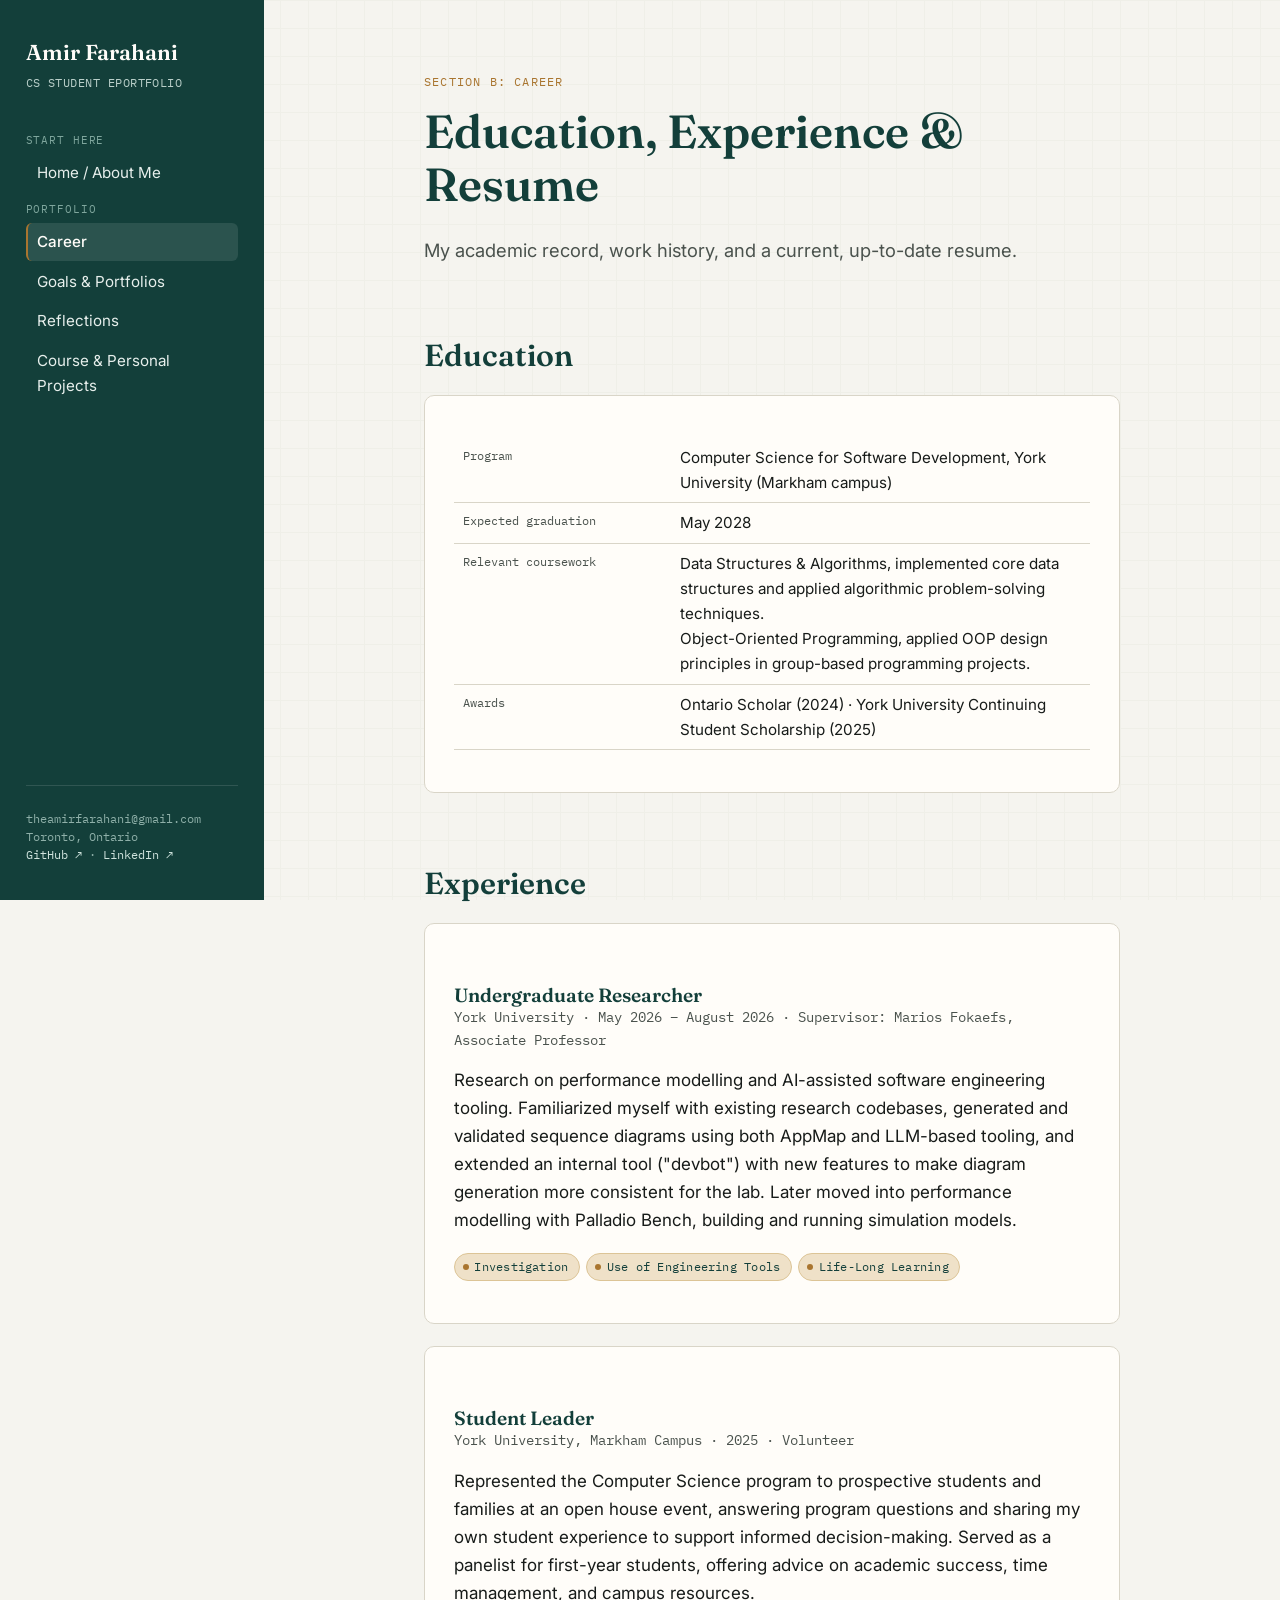
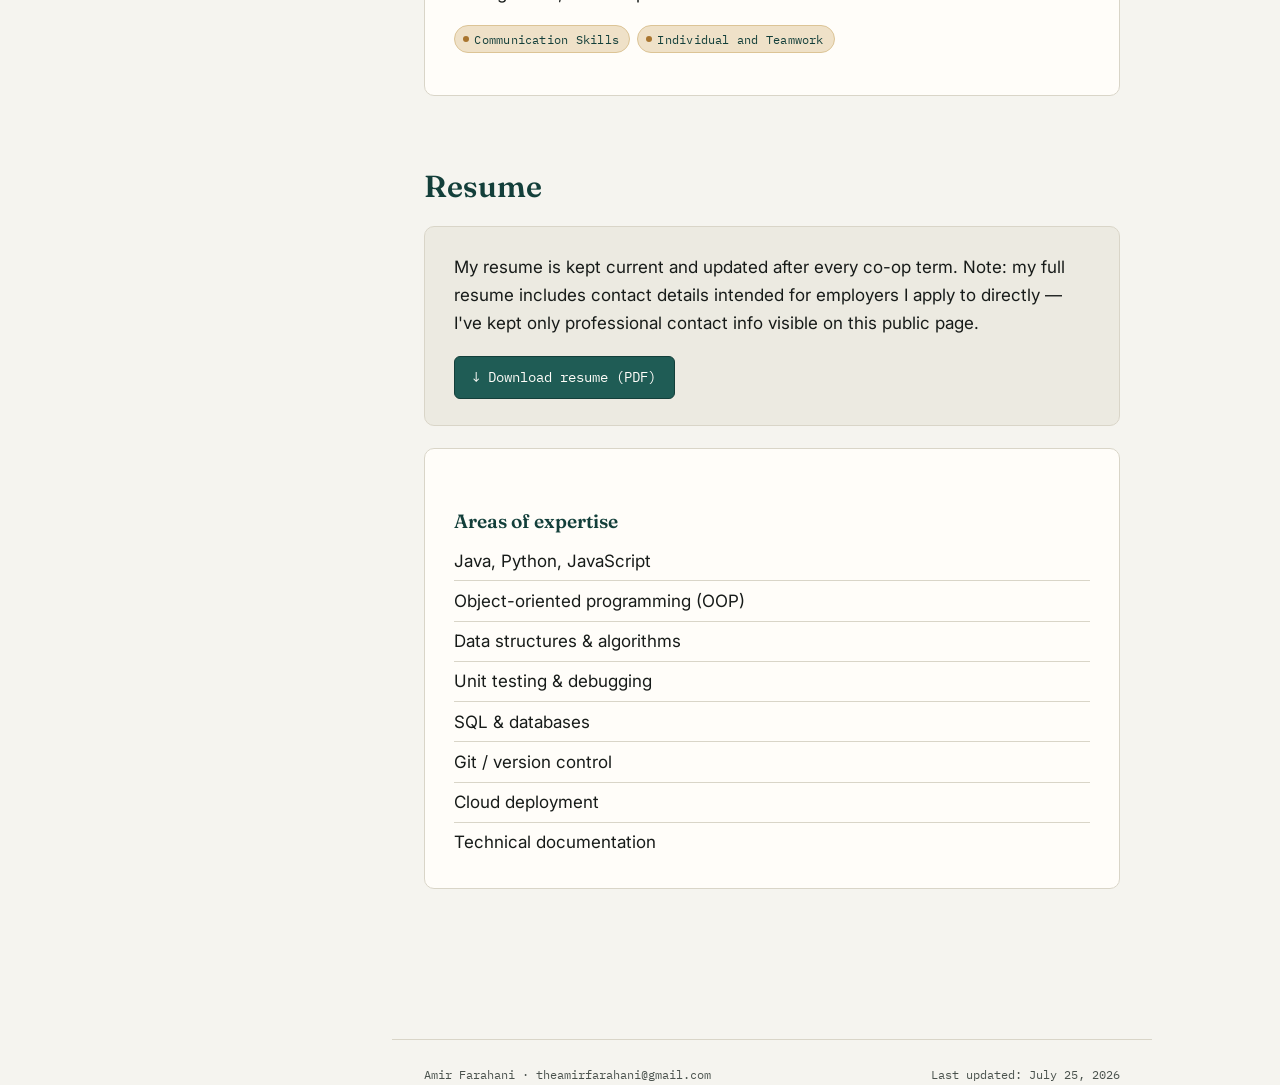
==== career.html @ edbc38dd "Update career.html" ====
<!DOCTYPE html>
<html lang="en">
<head>
<meta charset="UTF-8">
<meta name="viewport" content="width=device-width, initial-scale=1.0">
<title>Career | Amir Farahani</title>
<link rel="stylesheet" href="css/style.css">
</head>
<body>
<div class="shell">

  <aside class="sidebar">
    <div style="display:flex; align-items:center; justify-content:space-between; width:100%;">
      <div>
        <a href="index.html" class="brand">Amir Farahani</a>
        <span class="brand-tag">CS Student ePortfolio</span>
      </div>
      <button class="mobile-bar" aria-label="Toggle navigation">Menu ☰</button>
    </div>
    <nav class="site-nav" aria-label="Main navigation">
      <span class="nav-group-label">Start here</span>
      <ul><li><a href="index.html">Home / About Me</a></li></ul>
      <span class="nav-group-label">Portfolio</span>
      <ul>
        <li><a href="career.html">Career</a></li>
        <li><a href="goals.html">Goals &amp; Portfolios</a></li>
        <li><a href="reflections.html">Reflections</a></li>
        <li><a href="projects.html">Course &amp; Personal Projects</a></li>
      </ul>
    </nav>
    <div class="sidebar-footer">
      theamirfarahani@gmail.com<br>
      Toronto, Ontario<br>
      <a href="https://github.com/" target="_blank" rel="noopener">GitHub ↗</a> ·
      <a href="#" target="_blank" rel="noopener">LinkedIn ↗</a>
    </div>
  </aside>

  <main>
    <div class="page">
      <span class="eyebrow">Section B: Career</span>
      <h1>Education, Experience &amp; Resume</h1>
      <p class="lede">My academic record, work history, and a current, up-to-date resume.</p>

      <h2>Education</h2>
      <div class="card">
        <table class="meta-table">
          <tr><td>Program</td><td>Computer Science for Software Development, York University (Markham campus)</td></tr>
          <tr><td>Expected graduation</td><td>May 2028</td></tr>
          <tr><td>Relevant coursework</td><td>Data Structures &amp; Algorithms, implemented core data structures and applied algorithmic problem-solving techniques.<br>Object-Oriented Programming, applied OOP design principles in group-based programming projects.</td></tr>
          <tr><td>Awards</td><td>Ontario Scholar (2024) · York University Continuing Student Scholarship (2025)</td></tr>
        </table>
      </div>

      <h2>Experience</h2>

      <div class="card">
        <h3>Undergraduate Researcher</h3>
        <p style="color:var(--ink-soft); font-family:var(--font-mono); font-size:0.85rem; margin-top:-0.6rem;">York University · May 2026 – August 2026 · Supervisor: Marios Fokaefs, Associate Professor</p>
        <p>Research on performance modelling and AI-assisted software engineering tooling. Familiarized myself with existing research codebases, generated and validated sequence diagrams using both AppMap and LLM-based tooling, and extended an internal tool ("devbot") with new features to make diagram generation more consistent for the lab. Later moved into performance modelling with Palladio Bench, building and running simulation models.</p>
        <div class="tag-row">
          <span class="tag">Investigation</span>
          <span class="tag">Use of Engineering Tools</span>
          <span class="tag">Life-Long Learning</span>
        </div>
      </div>

      <div class="card">
        <h3>Student Leader</h3>
        <p style="color:var(--ink-soft); font-family:var(--font-mono); font-size:0.85rem; margin-top:-0.6rem;">York University, Markham Campus · 2025 · Volunteer</p>
        <p>Represented the Computer Science program to prospective students and families at an open house event, answering program questions and sharing my own student experience to support informed decision-making. Served as a panelist for first-year students, offering advice on academic success, time management, and campus resources.</p>
        <div class="tag-row">
          <span class="tag">Communication Skills</span>
          <span class="tag">Individual and Teamwork</span>
        </div>
      </div>

      <h2>Resume</h2>
      <div class="card card-alt">
        <p>My resume is kept current and updated after every co-op term. Note: my full resume includes contact details intended for employers I apply to directly — I've kept only professional contact info visible on this public page.</p>
        <a class="btn" href="assets/Amir_Farahani_Resume.pdf" target="_blank" rel="noopener">↓ Download resume (PDF)</a>
      </div>

      <div class="card">
        <h3>Areas of expertise</h3>
        <ul class="pill-list">
          <li>Java, Python, JavaScript</li>
          <li>Object-oriented programming (OOP)</li>
          <li>Data structures &amp; algorithms</li>
          <li>Unit testing &amp; debugging</li>
          <li>SQL &amp; databases</li>
          <li>Git / version control</li>
          <li>Cloud deployment</li>
          <li>Technical documentation</li>
        </ul>
      </div>
    </div>

    <footer class="page-footer">
      <span>Amir Farahani · theamirfarahani@gmail.com</span>
      <span>Last updated: July 25, 2026</span>
    </footer>
  </main>
</div>
<script src="js/main.js"></script>
</body>
</html>
---- css/style.css ----
/* =========================================================
   Amir Farahani — ePortfolio
   Design tokens: "lab notebook" system — cool paper ground,
   petrol-teal ink accent, brass tags for competency labels.
   ========================================================= */

@import url('https://fonts.googleapis.com/css2?family=Fraunces:opsz,wght@9..144,400;9..144,500;9..144,600;9..144,700&family=Inter:wght@400;500;600;700&family=IBM+Plex+Mono:wght@400;500;600&display=swap');

:root {
  --paper: #F5F4EF;
  --paper-alt: #ECEAE1;
  --ink: #171B19;
  --ink-soft: #4A524D;
  --line: #D9D5C8;
  --teal: #1F5C55;
  --teal-deep: #133F3A;
  --brass: #A9752F;
  --brass-soft: #EFE1C8;
  --white: #FFFDF9;

  --font-display: 'Fraunces', serif;
  --font-body: 'Inter', system-ui, sans-serif;
  --font-mono: 'IBM Plex Mono', monospace;

  --sidebar-w: 264px;
  --content-max: 760px;
}

* { box-sizing: border-box; }

html { scroll-behavior: smooth; }

body {
  margin: 0;
  background: var(--paper);
  color: var(--ink);
  font-family: var(--font-body);
  font-size: 17px;
  line-height: 1.65;
  -webkit-font-smoothing: antialiased;
}

/* Subtle graph-paper texture on the page background */
body::before {
  content: "";
  position: fixed;
  inset: 0;
  pointer-events: none;
  z-index: 0;
  background-image:
    linear-gradient(var(--line) 1px, transparent 1px),
    linear-gradient(90deg, var(--line) 1px, transparent 1px);
  background-size: 28px 28px;
  opacity: 0.18;
}

a { color: var(--teal); text-decoration: none; }
a:hover { text-decoration: underline; text-underline-offset: 3px; }
a:focus-visible, button:focus-visible, summary:focus-visible {
  outline: 2px solid var(--teal);
  outline-offset: 3px;
}

h1, h2, h3, h4 {
  font-family: var(--font-display);
  color: var(--teal-deep);
  line-height: 1.15;
  margin: 0 0 0.5em;
  font-weight: 600;
}

h1 { font-size: clamp(2.1rem, 4vw, 2.9rem); }
h2 { font-size: clamp(1.5rem, 2.6vw, 1.9rem); margin-top: 2.4em; }
h3 { font-size: 1.2rem; margin-top: 1.8em; }

p { margin: 0 0 1.1em; color: var(--ink); }
.lede { font-size: 1.15rem; color: var(--ink-soft); }

/* ---------- Layout shell ---------- */
.shell {
  position: relative;
  z-index: 1;
  display: flex;
  min-height: 100vh;
}

.sidebar {
  width: var(--sidebar-w);
  flex-shrink: 0;
  background: var(--teal-deep);
  color: var(--white);
  padding: 2.2rem 1.6rem;
  position: sticky;
  top: 0;
  height: 100vh;
  overflow-y: auto;
  display: flex;
  flex-direction: column;
}

.brand {
  display: block;
  font-family: var(--font-display);
  font-size: 1.35rem;
  font-weight: 600;
  color: var(--white);
  margin-bottom: 0.15rem;
}

.brand:hover { text-decoration: none; opacity: 0.9; }

.brand-tag {
  font-family: var(--font-mono);
  font-size: 0.72rem;
  letter-spacing: 0.04em;
  color: #B9CFC9;
  text-transform: uppercase;
  margin-bottom: 2rem;
  display: block;
}

.nav-group-label {
  font-family: var(--font-mono);
  font-size: 0.68rem;
  letter-spacing: 0.08em;
  text-transform: uppercase;
  color: #7FA69D;
  margin: 1.3rem 0 0.5rem;
}

nav.site-nav ul {
  list-style: none;
  margin: 0;
  padding: 0;
}

nav.site-nav a {
  display: block;
  color: #E7EFEC;
  padding: 0.4rem 0.6rem;
  margin: 0.1rem 0;
  border-radius: 6px;
  font-size: 0.95rem;
  border-left: 2px solid transparent;
}

nav.site-nav a:hover {
  background: rgba(255,255,255,0.06);
  text-decoration: none;
}

nav.site-nav a.active {
  background: rgba(255,255,255,0.1);
  border-left: 2px solid var(--brass);
  color: var(--white);
  font-weight: 500;
}

.sidebar-footer {
  margin-top: auto;
  padding-top: 1.5rem;
  border-top: 1px solid rgba(255,255,255,0.12);
  font-family: var(--font-mono);
  font-size: 0.72rem;
  color: #8FB0A9;
  line-height: 1.6;
}

.sidebar-footer a { color: #CFE3DD; }

.mobile-bar {
  display: none;
}

main {
  flex: 1;
  position: relative;
  z-index: 1;
  min-width: 0;
}

.page {
  max-width: var(--content-max);
  margin: 0 auto;
  padding: 4.5rem 2rem 5rem;
}

.eyebrow {
  font-family: var(--font-mono);
  font-size: 0.75rem;
  letter-spacing: 0.1em;
  text-transform: uppercase;
  color: var(--brass);
  margin-bottom: 0.8rem;
  display: block;
}

/* ---------- Cards / sections ---------- */
.card {
  background: var(--white);
  border: 1px solid var(--line);
  border-radius: 10px;
  padding: 1.6rem 1.8rem;
  margin: 1.4rem 0;
}

.card-alt { background: var(--paper-alt); }

.divider {
  border: none;
  border-top: 1px solid var(--line);
  margin: 2.6rem 0;
}

/* ---------- Competency tags (signature element) ---------- */
.tag-row {
  display: flex;
  flex-wrap: wrap;
  gap: 0.4rem;
  margin: 0.7rem 0 1rem;
}

.tag {
  font-family: var(--font-mono);
  font-size: 0.72rem;
  letter-spacing: 0.02em;
  color: var(--teal-deep);
  background: var(--brass-soft);
  border: 1px solid #DCC496;
  border-radius: 999px;
  padding: 0.22rem 0.65rem 0.22rem 0.5rem;
  display: inline-flex;
  align-items: center;
  gap: 0.35rem;
  white-space: nowrap;
}

.tag::before {
  content: "";
  width: 6px;
  height: 6px;
  border-radius: 50%;
  background: var(--brass);
  display: inline-block;
}

/* ---------- TOC on home page ---------- */
.toc-grid {
  display: grid;
  grid-template-columns: 1fr 1fr;
  gap: 0.9rem;
  margin: 1.5rem 0 2.5rem;
}

.toc-card {
  display: block;
  background: var(--white);
  border: 1px solid var(--line);
  border-radius: 10px;
  padding: 1.1rem 1.3rem;
  transition: border-color 0.15s ease, transform 0.15s ease;
}

.toc-card:hover {
  border-color: var(--teal);
  transform: translateY(-2px);
  text-decoration: none;
}

.toc-card .toc-num {
  font-family: var(--font-mono);
  font-size: 0.72rem;
  color: var(--brass);
  display: block;
  margin-bottom: 0.3rem;
}

.toc-card h4 {
  margin: 0 0 0.25rem;
  font-family: var(--font-display);
  color: var(--teal-deep);
  font-size: 1.05rem;
}

.toc-card p {
  margin: 0;
  font-size: 0.9rem;
  color: var(--ink-soft);
}

/* ---------- Reflection blocks (Retell / Relate / Reflect) ---------- */
.reflect-block {
  display: grid;
  grid-template-columns: 110px 1fr;
  gap: 0.2rem 1rem;
  margin: 0.9rem 0;
  padding: 0.7rem 0;
  border-top: 1px dashed var(--line);
}

.reflect-block:first-of-type { border-top: none; }

.reflect-label {
  font-family: var(--font-mono);
  font-size: 0.72rem;
  text-transform: uppercase;
  letter-spacing: 0.05em;
  color: var(--teal);
  padding-top: 0.15rem;
}

.reflect-block p { margin: 0; }

/* ---------- Timeline (journal weeks) ---------- */
.week-entry {
  position: relative;
  padding-left: 1.6rem;
  margin-bottom: 2.2rem;
}

.week-entry::before {
  content: "";
  position: absolute;
  left: 0;
  top: 0.4rem;
  width: 9px;
  height: 9px;
  border-radius: 50%;
  background: var(--teal);
}

.week-entry::after {
  content: "";
  position: absolute;
  left: 4px;
  top: 0.9rem;
  bottom: -2.2rem;
  width: 1px;
  background: var(--line);
}

.week-entry:last-child::after { display: none; }

.week-label {
  font-family: var(--font-mono);
  font-size: 0.8rem;
  color: var(--teal-deep);
  font-weight: 600;
  margin-bottom: 0.4rem;
  display: block;
}

/* ---------- Misc content blocks ---------- */
.pill-list {
  list-style: none;
  padding: 0;
  margin: 0;
}

.pill-list li {
  padding: 0.35rem 0;
  border-bottom: 1px solid var(--line);
}
.pill-list li:last-child { border-bottom: none; }

table.meta-table {
  width: 100%;
  border-collapse: collapse;
  font-size: 0.95rem;
  margin: 1rem 0;
}

table.meta-table td {
  padding: 0.45rem 0.6rem;
  border-bottom: 1px solid var(--line);
  vertical-align: top;
}

table.meta-table td:first-child {
  font-family: var(--font-mono);
  font-size: 0.78rem;
  color: var(--ink-soft);
  width: 34%;
  white-space: nowrap;
}

.quote-block {
  border-left: 3px solid var(--brass);
  background: var(--brass-soft);
  padding: 0.9rem 1.2rem;
  margin: 1.4rem 0;
  font-family: var(--font-display);
  font-style: italic;
  color: var(--teal-deep);
  font-size: 1.05rem;
  border-radius: 0 6px 6px 0;
}

.btn {
  display: inline-flex;
  align-items: center;
  gap: 0.5rem;
  font-family: var(--font-mono);
  font-size: 0.85rem;
  background: var(--teal);
  color: var(--white) !important;
  padding: 0.6rem 1.1rem;
  border-radius: 6px;
  text-decoration: none !important;
  border: 1px solid var(--teal-deep);
}

.btn:hover { background: var(--teal-deep); }

.btn-outline {
  background: transparent;
  color: var(--teal) !important;
  border: 1px solid var(--teal);
}
.btn-outline:hover { background: var(--paper-alt); }

.project-card h3 { margin-top: 0; }
.project-links {
  font-family: var(--font-mono);
  font-size: 0.82rem;
  margin-top: 0.6rem;
}

footer.page-footer {
  max-width: var(--content-max);
  margin: 3rem auto 0;
  padding: 1.5rem 2rem 0;
  border-top: 1px solid var(--line);
  font-family: var(--font-mono);
  font-size: 0.78rem;
  color: var(--ink-soft);
  display: flex;
  justify-content: space-between;
  flex-wrap: wrap;
  gap: 0.5rem;
}

/* ---------- Responsive ---------- */
@media (max-width: 860px) {
  .shell { flex-direction: column; }

  .sidebar {
    position: sticky;
    top: 0;
    width: 100%;
    height: auto;
    flex-direction: row;
    align-items: center;
    justify-content: space-between;
    padding: 1rem 1.2rem;
    z-index: 20;
  }

  .sidebar .brand-tag,
  .sidebar .nav-group-label,
  .sidebar-footer { display: none; }

  nav.site-nav {
    display: none;
    position: absolute;
    top: 100%;
    left: 0;
    right: 0;
    background: var(--teal-deep);
    padding: 0.5rem 1.2rem 1.2rem;
  }

  nav.site-nav.open { display: block; }

  .mobile-bar {
    display: block;
    background: transparent;
    border: 1px solid rgba(255,255,255,0.3);
    color: var(--white);
    font-family: var(--font-mono);
    font-size: 0.85rem;
    padding: 0.4rem 0.7rem;
    border-radius: 6px;
    cursor: pointer;
  }

  .toc-grid { grid-template-columns: 1fr; }
  .reflect-block { grid-template-columns: 1fr; }
  .page { padding: 3rem 1.3rem 4rem; }
}

@media (prefers-reduced-motion: reduce) {
  html { scroll-behavior: auto; }
  .toc-card { transition: none; }
}
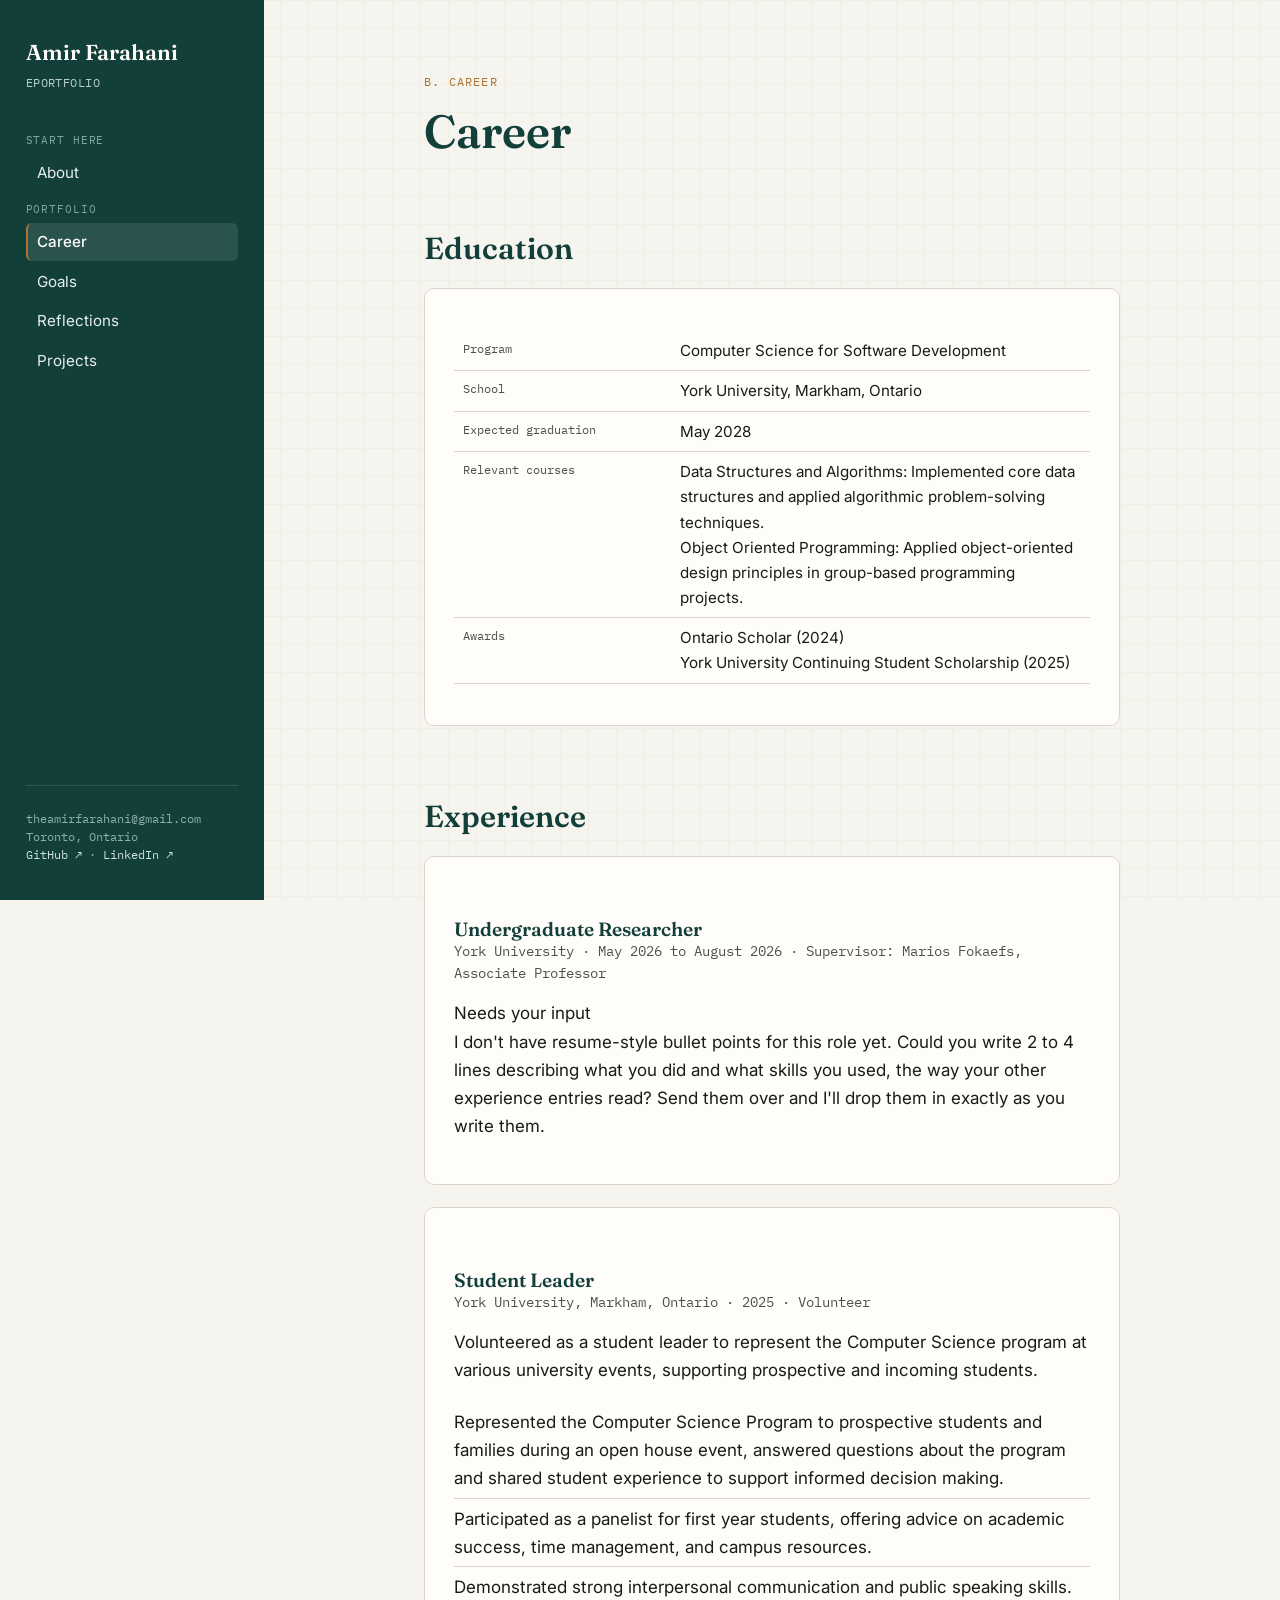
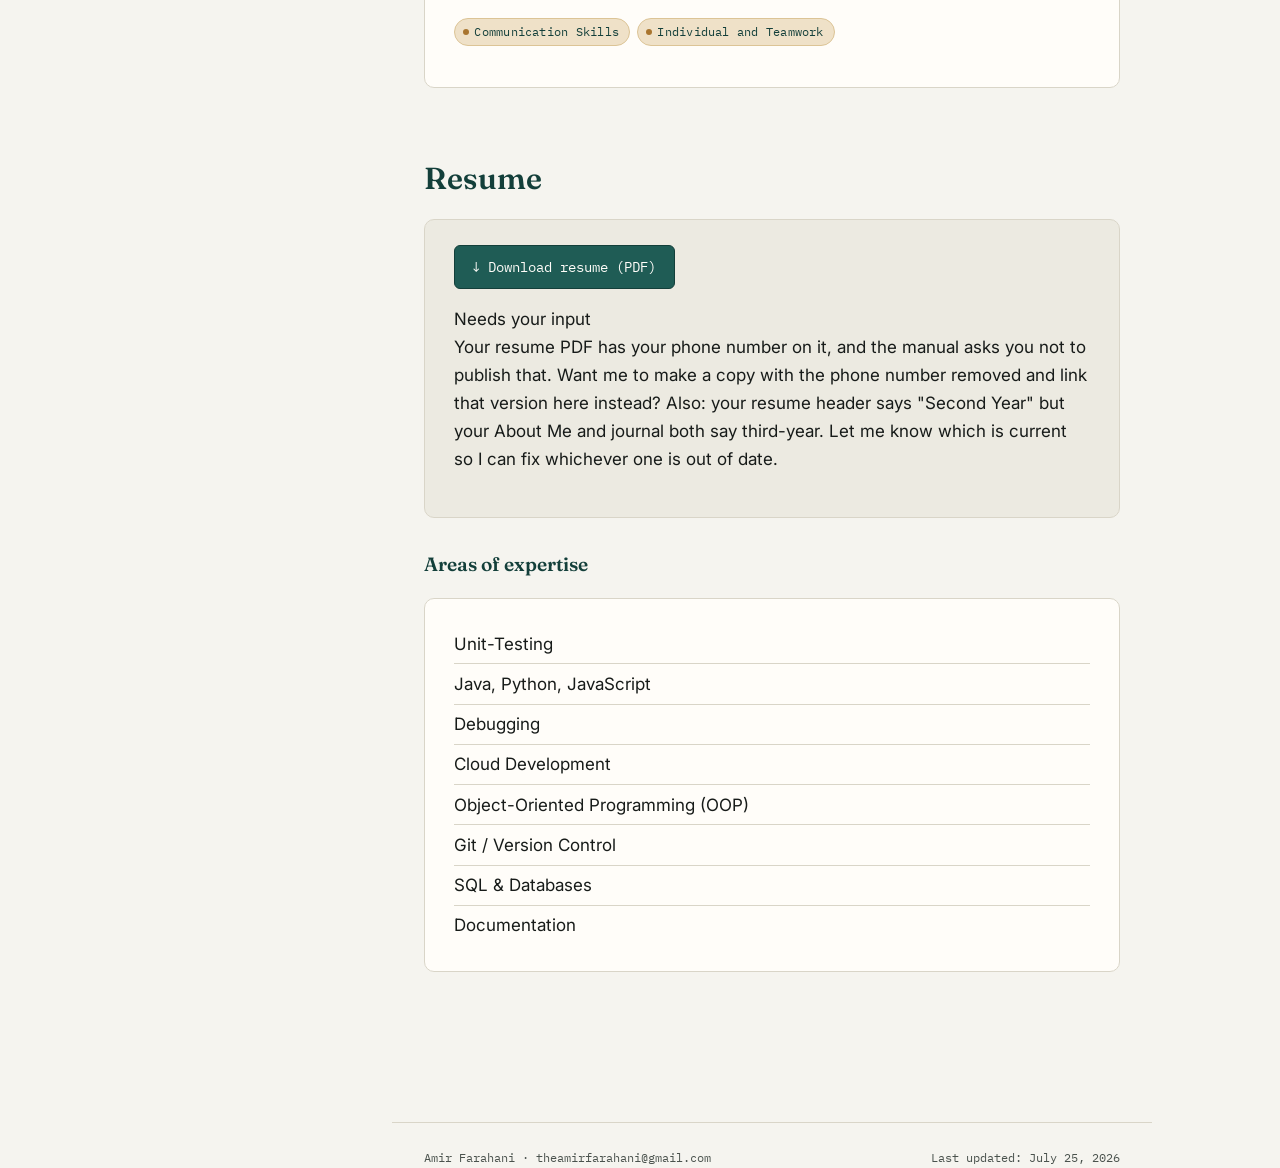
==== commit 1fa107ef: "Update career.html" ====
--- a/career.html
+++ b/career.html
@@ -3,29 +3,29 @@
 <head>
 <meta charset="UTF-8">
 <meta name="viewport" content="width=device-width, initial-scale=1.0">
-<title>Career | Amir Farahani</title>
+<title>Career : Amir Farahani</title>
 <link rel="stylesheet" href="css/style.css">
 </head>
 <body>
 <div class="shell">
-
+ 
   <aside class="sidebar">
     <div style="display:flex; align-items:center; justify-content:space-between; width:100%;">
       <div>
         <a href="index.html" class="brand">Amir Farahani</a>
-        <span class="brand-tag">CS Student ePortfolio</span>
+        <span class="brand-tag">ePortfolio</span>
       </div>
       <button class="mobile-bar" aria-label="Toggle navigation">Menu ☰</button>
     </div>
     <nav class="site-nav" aria-label="Main navigation">
       <span class="nav-group-label">Start here</span>
-      <ul><li><a href="index.html">Home / About Me</a></li></ul>
+      <ul><li><a href="index.html">About</a></li></ul>
       <span class="nav-group-label">Portfolio</span>
       <ul>
         <li><a href="career.html">Career</a></li>
-        <li><a href="goals.html">Goals &amp; Portfolios</a></li>
+        <li><a href="goals.html">Goals</a></li>
         <li><a href="reflections.html">Reflections</a></li>
-        <li><a href="projects.html">Course &amp; Personal Projects</a></li>
+        <li><a href="projects.html">Projects</a></li>
       </ul>
     </nav>
     <div class="sidebar-footer">
@@ -35,67 +35,73 @@
       <a href="#" target="_blank" rel="noopener">LinkedIn ↗</a>
     </div>
   </aside>
-
+ 
   <main>
     <div class="page">
-      <span class="eyebrow">Section B: Career</span>
-      <h1>Education, Experience &amp; Resume</h1>
-      <p class="lede">My academic record, work history, and a current, up-to-date resume.</p>
-
+      <span class="eyebrow">B. Career</span>
+      <h1>Career</h1>
+ 
       <h2>Education</h2>
       <div class="card">
         <table class="meta-table">
-          <tr><td>Program</td><td>Computer Science for Software Development, York University (Markham campus)</td></tr>
+          <tr><td>Program</td><td>Computer Science for Software Development</td></tr>
+          <tr><td>School</td><td>York University, Markham, Ontario</td></tr>
           <tr><td>Expected graduation</td><td>May 2028</td></tr>
-          <tr><td>Relevant coursework</td><td>Data Structures &amp; Algorithms, implemented core data structures and applied algorithmic problem-solving techniques.<br>Object-Oriented Programming, applied OOP design principles in group-based programming projects.</td></tr>
-          <tr><td>Awards</td><td>Ontario Scholar (2024) · York University Continuing Student Scholarship (2025)</td></tr>
+          <tr><td>Relevant courses</td><td>Data Structures and Algorithms: Implemented core data structures and applied algorithmic problem-solving techniques.<br>Object Oriented Programming: Applied object-oriented design principles in group-based programming projects.</td></tr>
+          <tr><td>Awards</td><td>Ontario Scholar (2024)<br>York University Continuing Student Scholarship (2025)</td></tr>
         </table>
       </div>
-
+ 
       <h2>Experience</h2>
-
+ 
       <div class="card">
         <h3>Undergraduate Researcher</h3>
-        <p style="color:var(--ink-soft); font-family:var(--font-mono); font-size:0.85rem; margin-top:-0.6rem;">York University · May 2026 – August 2026 · Supervisor: Marios Fokaefs, Associate Professor</p>
-        <p>Research on performance modelling and AI-assisted software engineering tooling. Familiarized myself with existing research codebases, generated and validated sequence diagrams using both AppMap and LLM-based tooling, and extended an internal tool ("devbot") with new features to make diagram generation more consistent for the lab. Later moved into performance modelling with Palladio Bench, building and running simulation models.</p>
-        <div class="tag-row">
-          <span class="tag">Investigation</span>
-          <span class="tag">Use of Engineering Tools</span>
-          <span class="tag">Life-Long Learning</span>
+        <p style="color:var(--ink-soft); font-family:var(--font-mono); font-size:0.85rem; margin-top:-0.6rem;">York University · May 2026 to August 2026 · Supervisor: Marios Fokaefs, Associate Professor</p>
+        <div class="todo-box">
+          <span class="todo-label">Needs your input</span>
+          <p>I don't have resume-style bullet points for this role yet. Could you write 2 to 4 lines describing what you did and what skills you used, the way your other experience entries read? Send them over and I'll drop them in exactly as you write them.</p>
         </div>
       </div>
-
+ 
       <div class="card">
         <h3>Student Leader</h3>
-        <p style="color:var(--ink-soft); font-family:var(--font-mono); font-size:0.85rem; margin-top:-0.6rem;">York University, Markham Campus · 2025 · Volunteer</p>
-        <p>Represented the Computer Science program to prospective students and families at an open house event, answering program questions and sharing my own student experience to support informed decision-making. Served as a panelist for first-year students, offering advice on academic success, time management, and campus resources.</p>
+        <p style="color:var(--ink-soft); font-family:var(--font-mono); font-size:0.85rem; margin-top:-0.6rem;">York University, Markham, Ontario · 2025 · Volunteer</p>
+        <p>Volunteered as a student leader to represent the Computer Science program at various university events, supporting prospective and incoming students.</p>
+        <ul class="pill-list">
+          <li>Represented the Computer Science Program to prospective students and families during an open house event, answered questions about the program and shared student experience to support informed decision making.</li>
+          <li>Participated as a panelist for first year students, offering advice on academic success, time management, and campus resources.</li>
+          <li>Demonstrated strong interpersonal communication and public speaking skills.</li>
+        </ul>
         <div class="tag-row">
           <span class="tag">Communication Skills</span>
           <span class="tag">Individual and Teamwork</span>
         </div>
       </div>
-
+ 
       <h2>Resume</h2>
       <div class="card card-alt">
-        <p>My resume is kept current and updated after every co-op term. Note: my full resume includes contact details intended for employers I apply to directly — I've kept only professional contact info visible on this public page.</p>
         <a class="btn" href="assets/Amir_Farahani_Resume.pdf" target="_blank" rel="noopener">↓ Download resume (PDF)</a>
+        <div class="todo-box" style="margin-top:1rem;">
+          <span class="todo-label">Needs your input</span>
+          <p>Your resume PDF has your phone number on it, and the manual asks you not to publish that. Want me to make a copy with the phone number removed and link that version here instead? Also: your resume header says "Second Year" but your About Me and journal both say third-year. Let me know which is current so I can fix whichever one is out of date.</p>
+        </div>
       </div>
-
+ 
+      <h3>Areas of expertise</h3>
       <div class="card">
-        <h3>Areas of expertise</h3>
         <ul class="pill-list">
+          <li>Unit-Testing</li>
           <li>Java, Python, JavaScript</li>
-          <li>Object-oriented programming (OOP)</li>
-          <li>Data structures &amp; algorithms</li>
-          <li>Unit testing &amp; debugging</li>
-          <li>SQL &amp; databases</li>
-          <li>Git / version control</li>
-          <li>Cloud deployment</li>
-          <li>Technical documentation</li>
+          <li>Debugging</li>
+          <li>Cloud Development</li>
+          <li>Object-Oriented Programming (OOP)</li>
+          <li>Git / Version Control</li>
+          <li>SQL &amp; Databases</li>
+          <li>Documentation</li>
         </ul>
       </div>
     </div>
-
+ 
     <footer class="page-footer">
       <span>Amir Farahani · theamirfarahani@gmail.com</span>
       <span>Last updated: July 25, 2026</span>
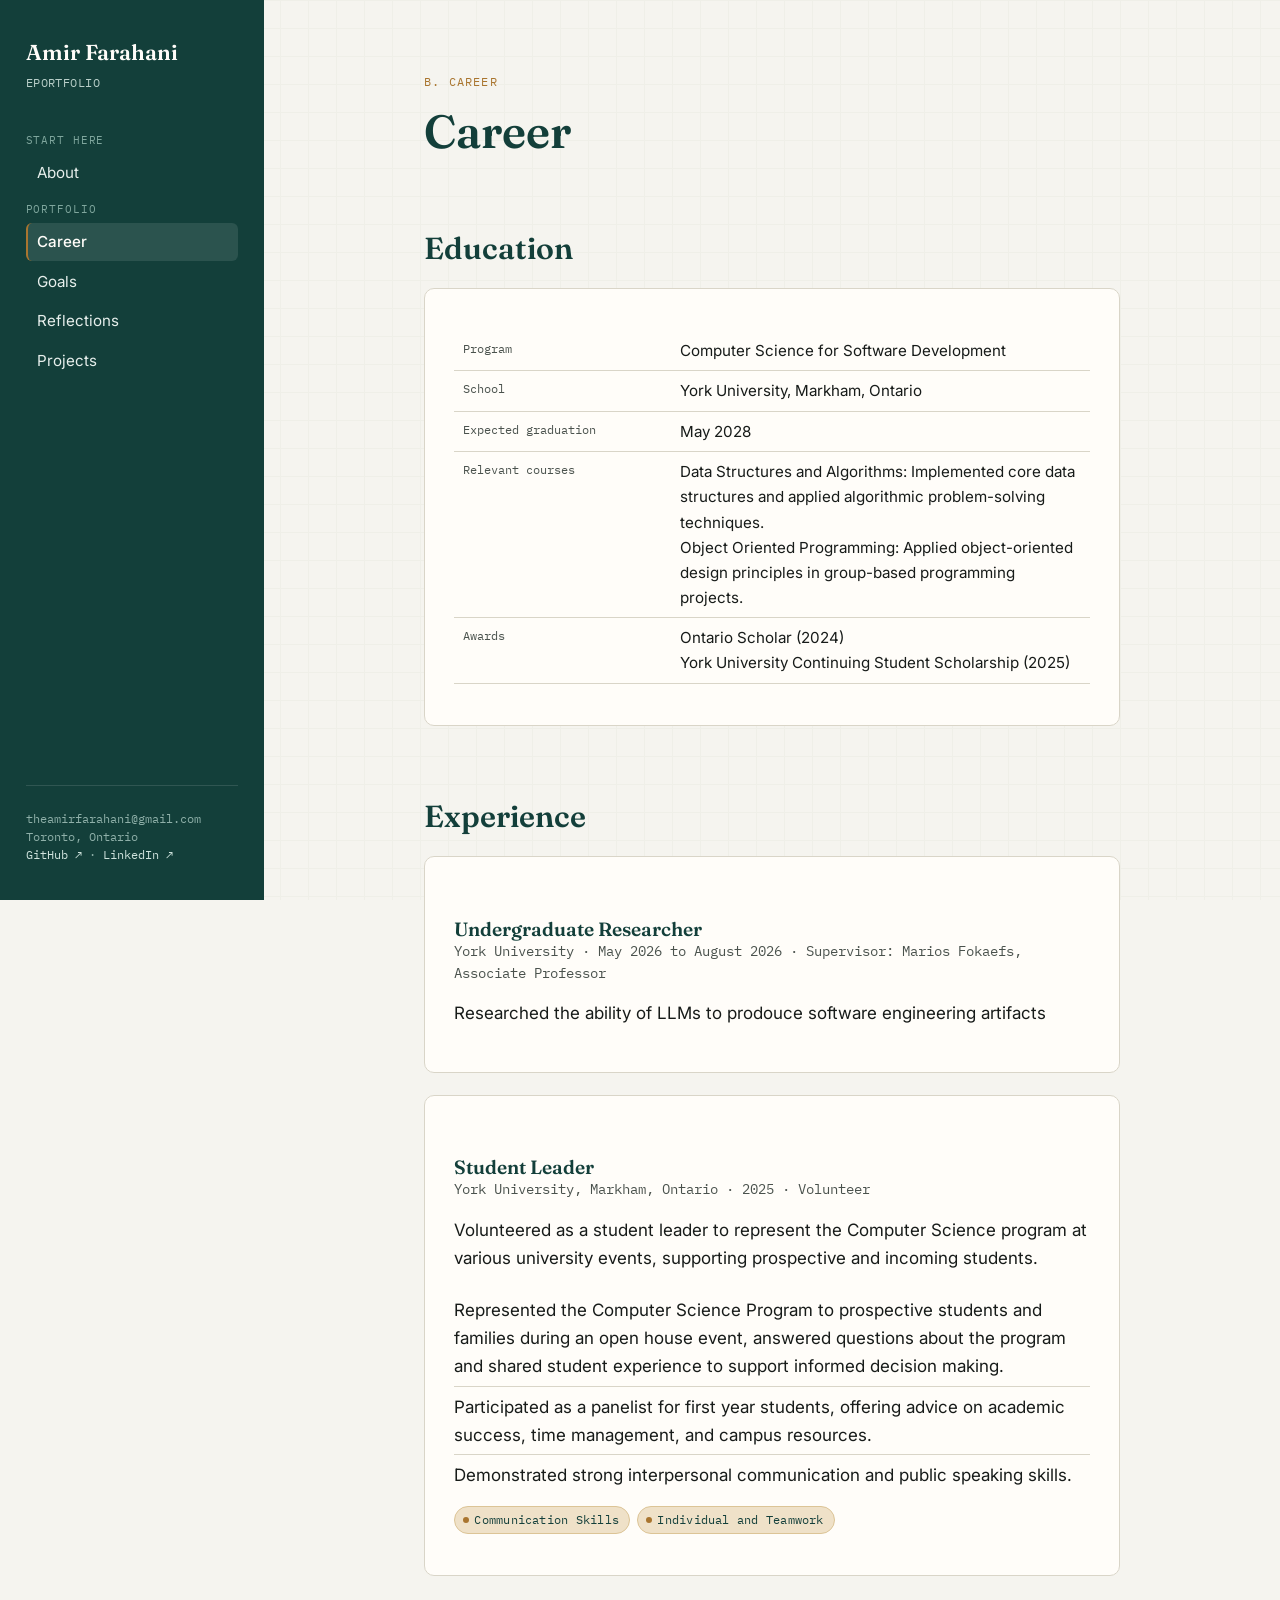
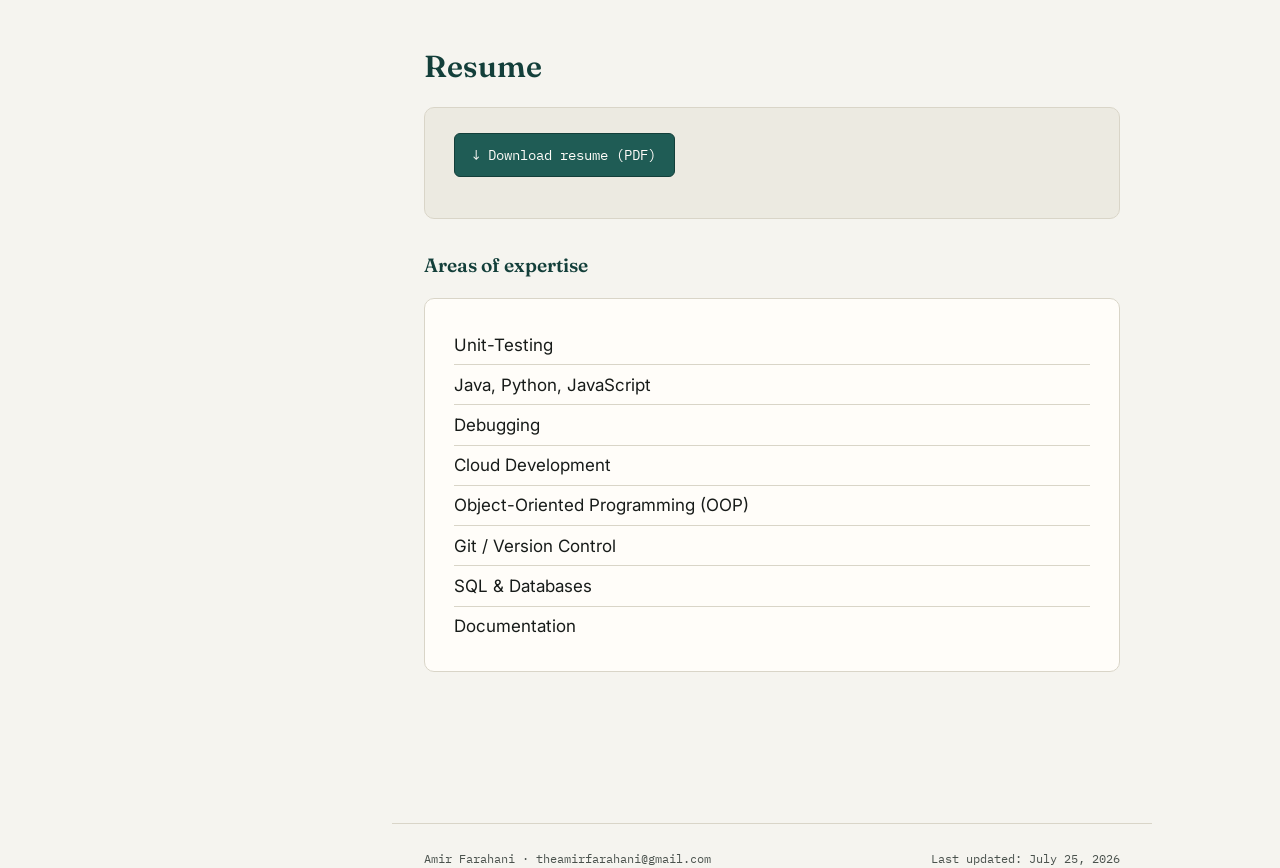
==== commit b3ca069d: "Revise career section with research details Updated research description and removed todo prompts." ====
--- a/career.html
+++ b/career.html
@@ -58,8 +58,7 @@
         <h3>Undergraduate Researcher</h3>
         <p style="color:var(--ink-soft); font-family:var(--font-mono); font-size:0.85rem; margin-top:-0.6rem;">York University · May 2026 to August 2026 · Supervisor: Marios Fokaefs, Associate Professor</p>
         <div class="todo-box">
-          <span class="todo-label">Needs your input</span>
-          <p>I don't have resume-style bullet points for this role yet. Could you write 2 to 4 lines describing what you did and what skills you used, the way your other experience entries read? Send them over and I'll drop them in exactly as you write them.</p>
+          <p>Researched the ability of LLMs to prodouce software engineering artifacts</p>
         </div>
       </div>
  
@@ -82,8 +81,6 @@
       <div class="card card-alt">
         <a class="btn" href="assets/Amir_Farahani_Resume.pdf" target="_blank" rel="noopener">↓ Download resume (PDF)</a>
         <div class="todo-box" style="margin-top:1rem;">
-          <span class="todo-label">Needs your input</span>
-          <p>Your resume PDF has your phone number on it, and the manual asks you not to publish that. Want me to make a copy with the phone number removed and link that version here instead? Also: your resume header says "Second Year" but your About Me and journal both say third-year. Let me know which is current so I can fix whichever one is out of date.</p>
         </div>
       </div>
  
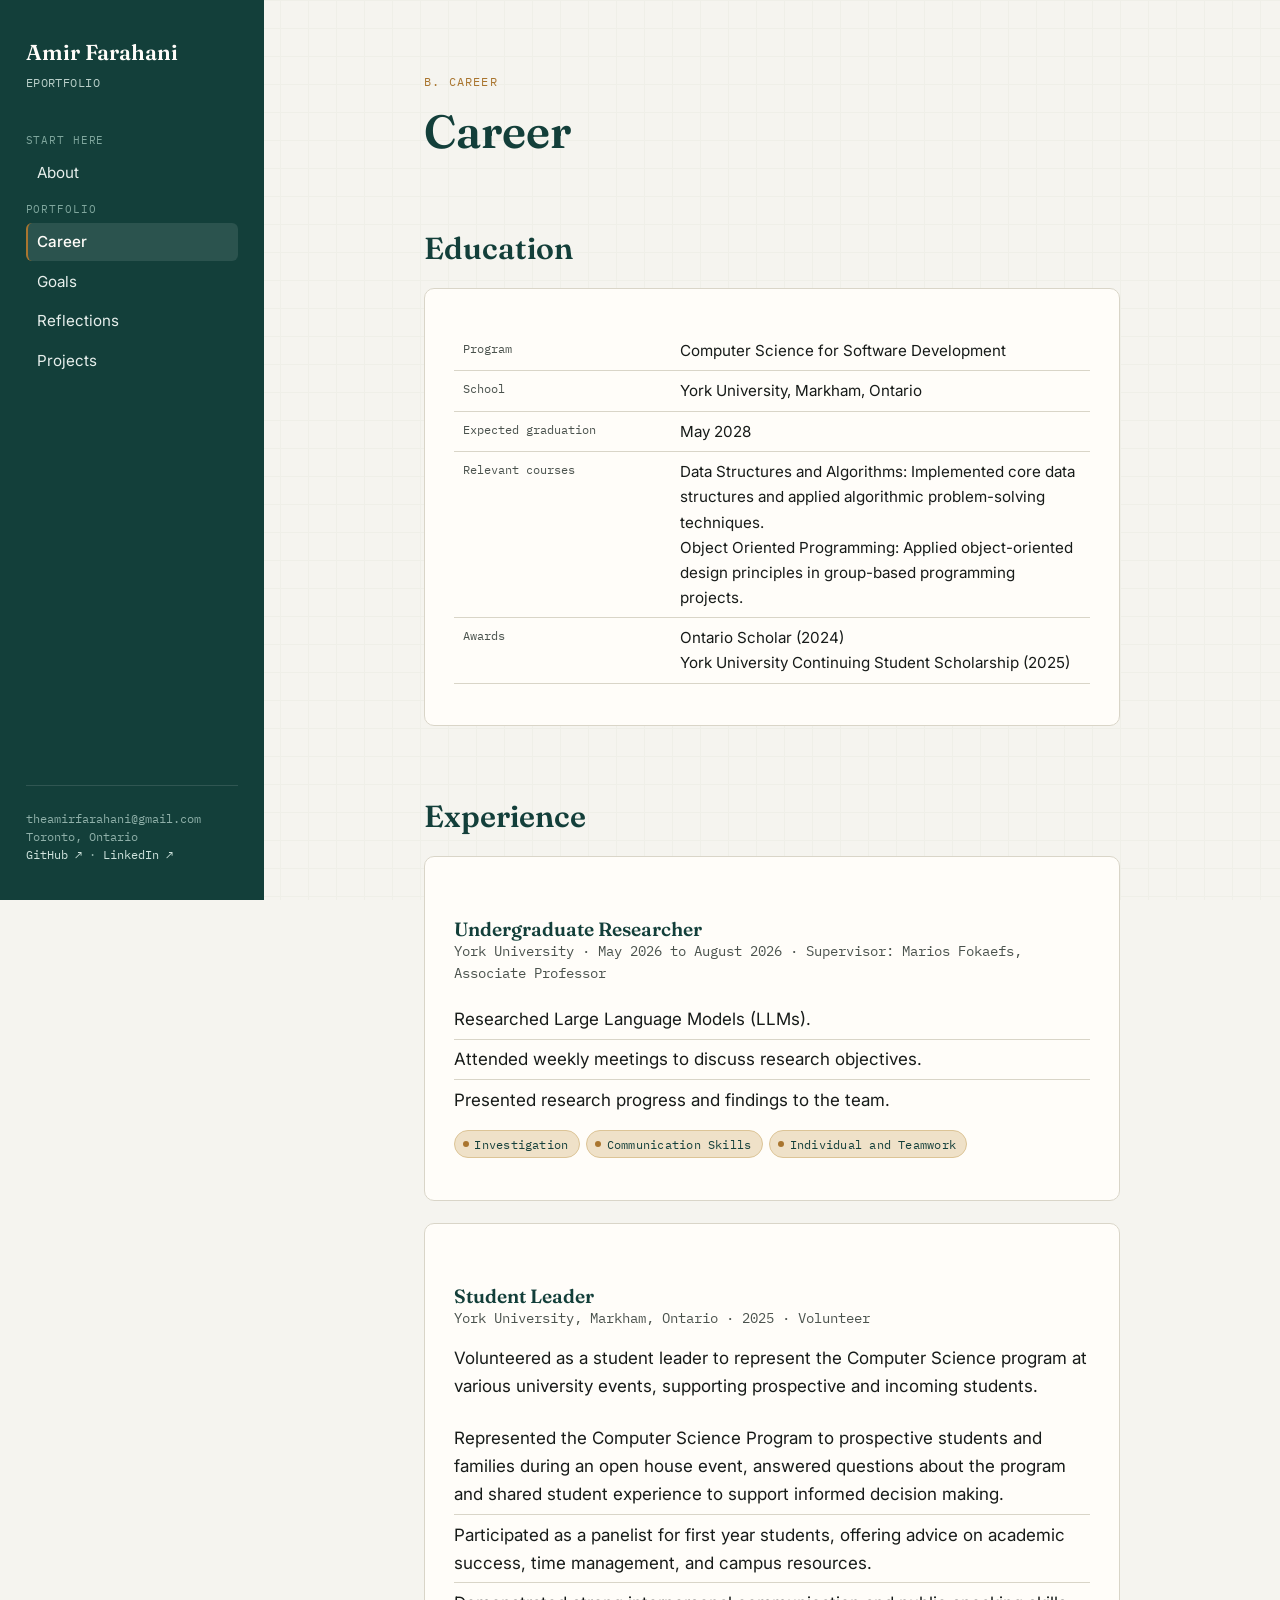
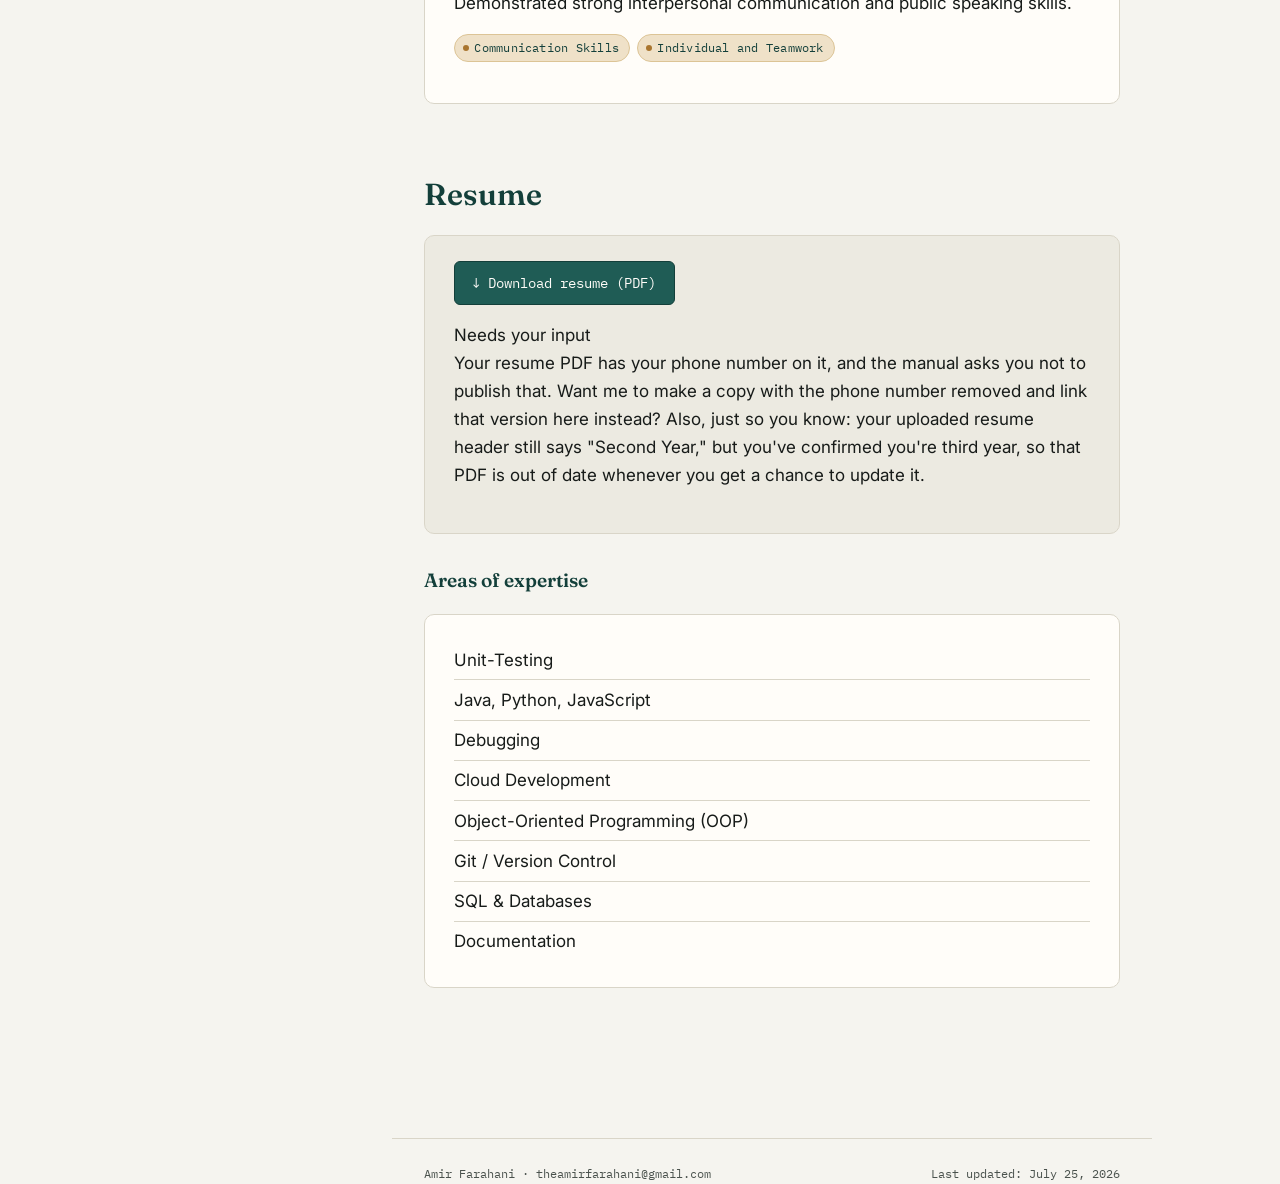
==== commit 2f36c265: "Update career.html" ====
--- a/career.html
+++ b/career.html
@@ -57,8 +57,15 @@
       <div class="card">
         <h3>Undergraduate Researcher</h3>
         <p style="color:var(--ink-soft); font-family:var(--font-mono); font-size:0.85rem; margin-top:-0.6rem;">York University · May 2026 to August 2026 · Supervisor: Marios Fokaefs, Associate Professor</p>
-        <div class="todo-box">
-          <p>Researched the ability of LLMs to prodouce software engineering artifacts</p>
+        <ul class="pill-list">
+          <li>Researched Large Language Models (LLMs).</li>
+          <li>Attended weekly meetings to discuss research objectives.</li>
+          <li>Presented research progress and findings to the team.</li>
+        </ul>
+        <div class="tag-row">
+          <span class="tag">Investigation</span>
+          <span class="tag">Communication Skills</span>
+          <span class="tag">Individual and Teamwork</span>
         </div>
       </div>
  
@@ -81,6 +88,8 @@
       <div class="card card-alt">
         <a class="btn" href="assets/Amir_Farahani_Resume.pdf" target="_blank" rel="noopener">↓ Download resume (PDF)</a>
         <div class="todo-box" style="margin-top:1rem;">
+          <span class="todo-label">Needs your input</span>
+          <p>Your resume PDF has your phone number on it, and the manual asks you not to publish that. Want me to make a copy with the phone number removed and link that version here instead? Also, just so you know: your uploaded resume header still says "Second Year," but you've confirmed you're third year, so that PDF is out of date whenever you get a chance to update it.</p>
         </div>
       </div>
  
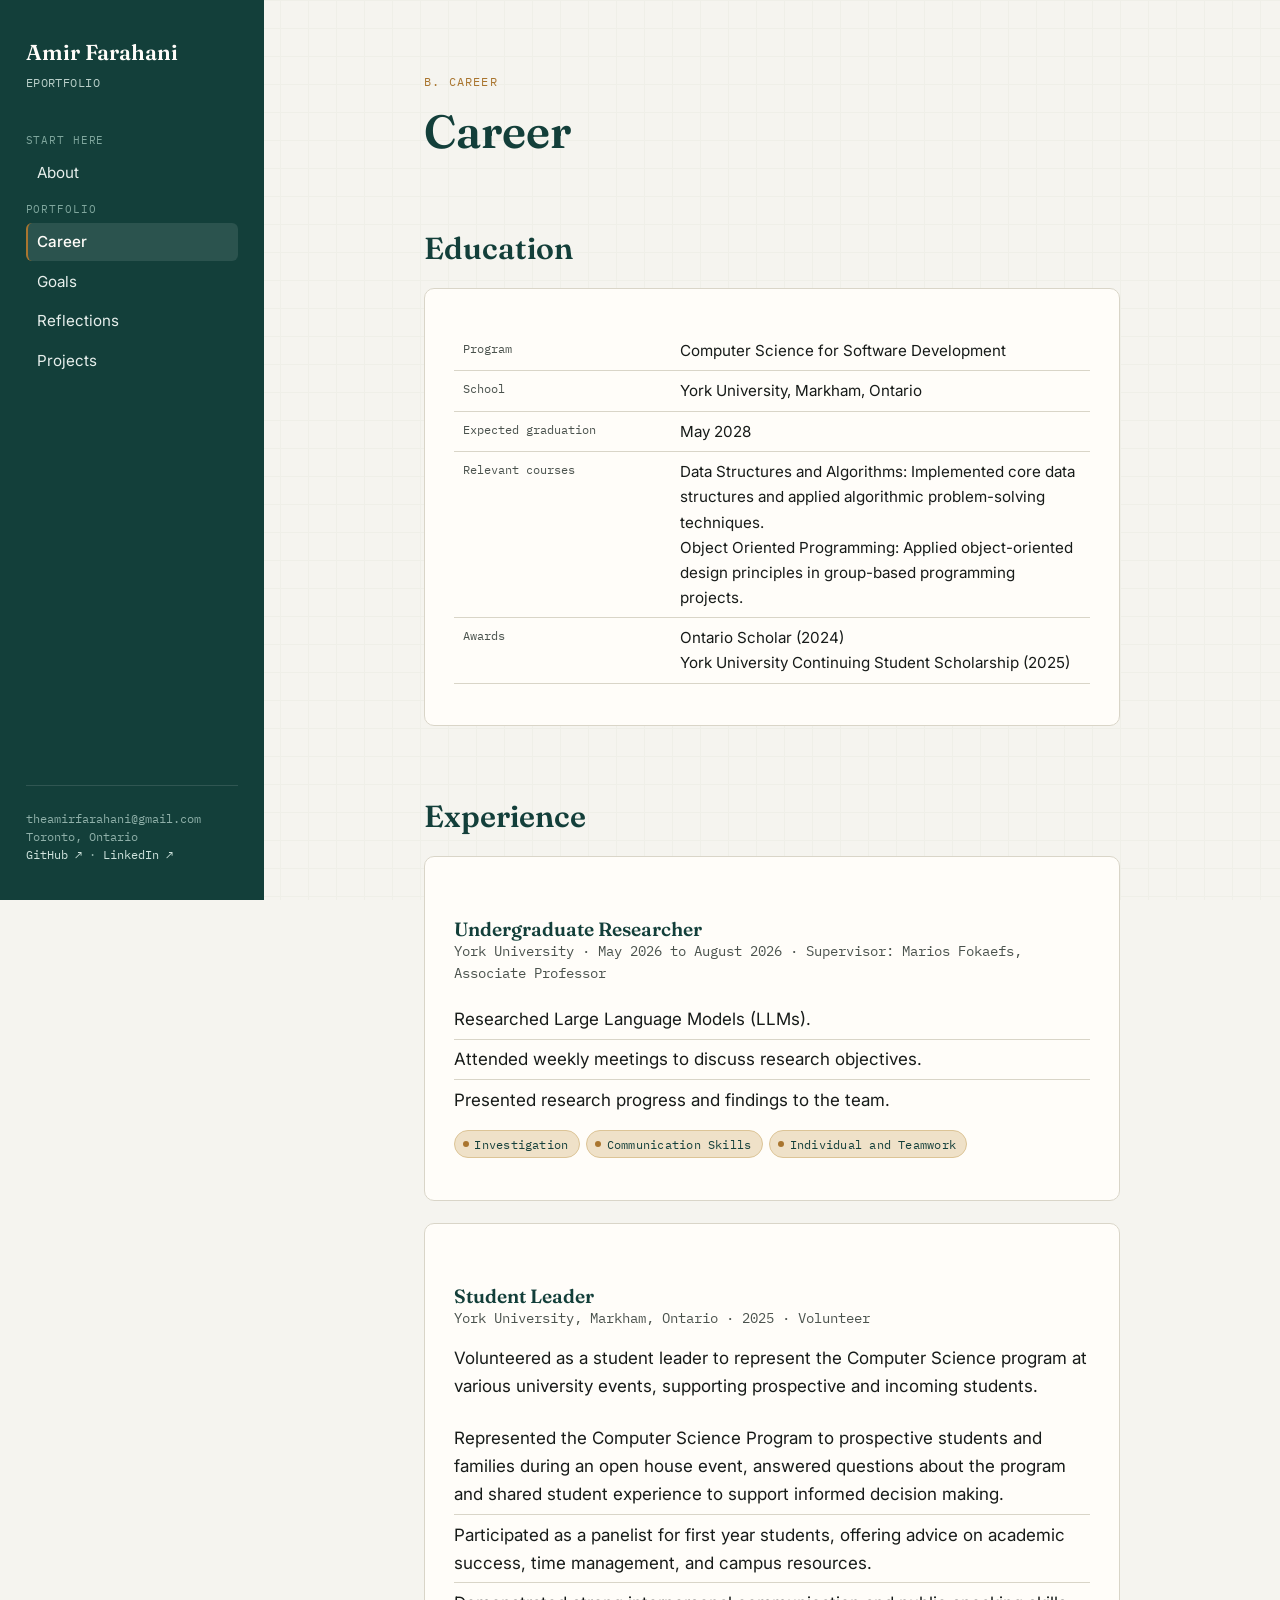
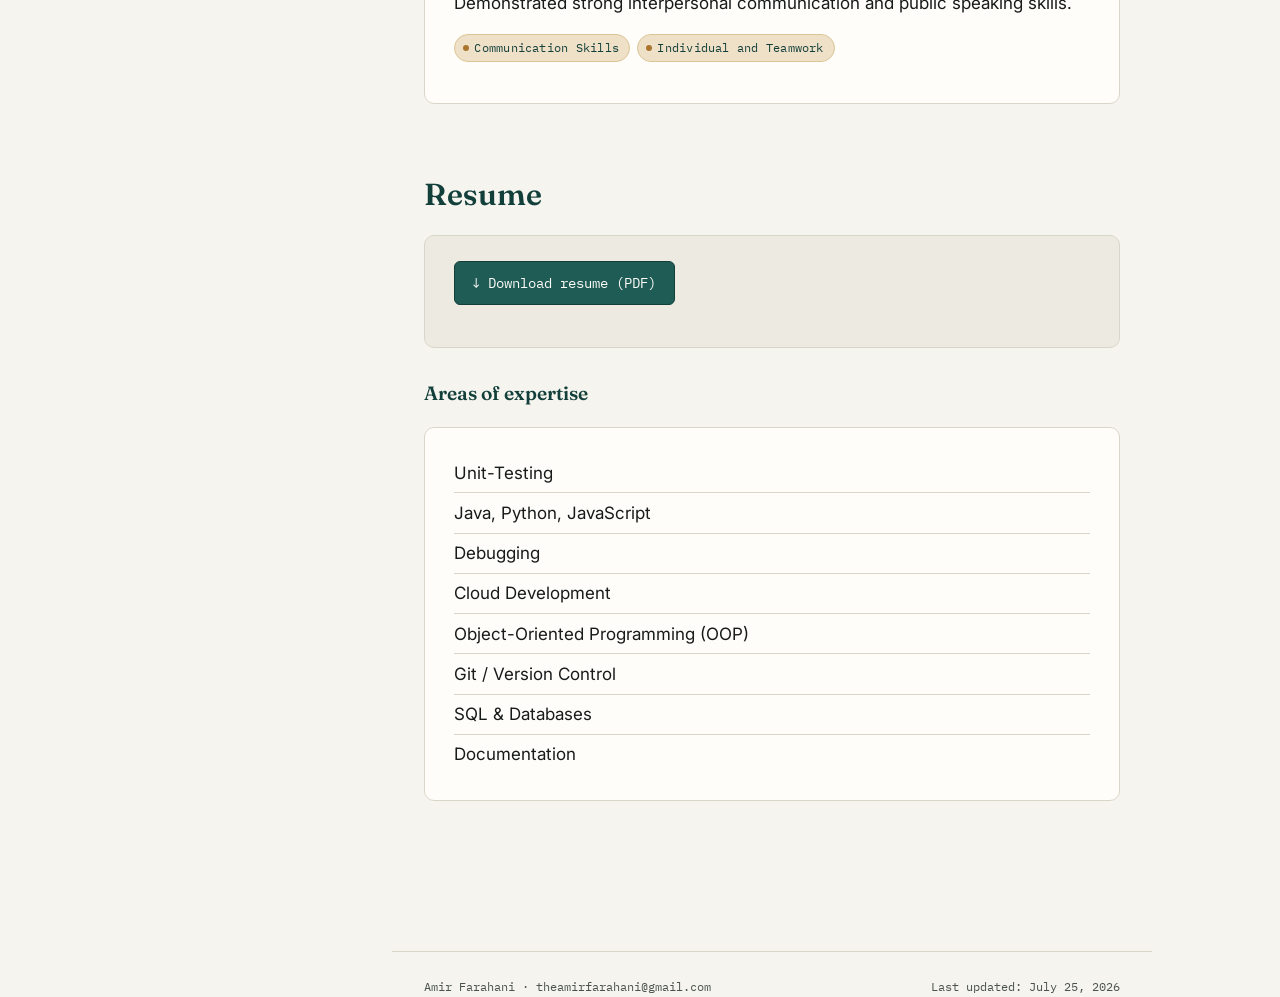
==== commit 46ec4252: "Update career.html" ====
--- a/career.html
+++ b/career.html
@@ -88,8 +88,7 @@
       <div class="card card-alt">
         <a class="btn" href="assets/Amir_Farahani_Resume.pdf" target="_blank" rel="noopener">↓ Download resume (PDF)</a>
         <div class="todo-box" style="margin-top:1rem;">
-          <span class="todo-label">Needs your input</span>
-          <p>Your resume PDF has your phone number on it, and the manual asks you not to publish that. Want me to make a copy with the phone number removed and link that version here instead? Also, just so you know: your uploaded resume header still says "Second Year," but you've confirmed you're third year, so that PDF is out of date whenever you get a chance to update it.</p>
+  
         </div>
       </div>
  
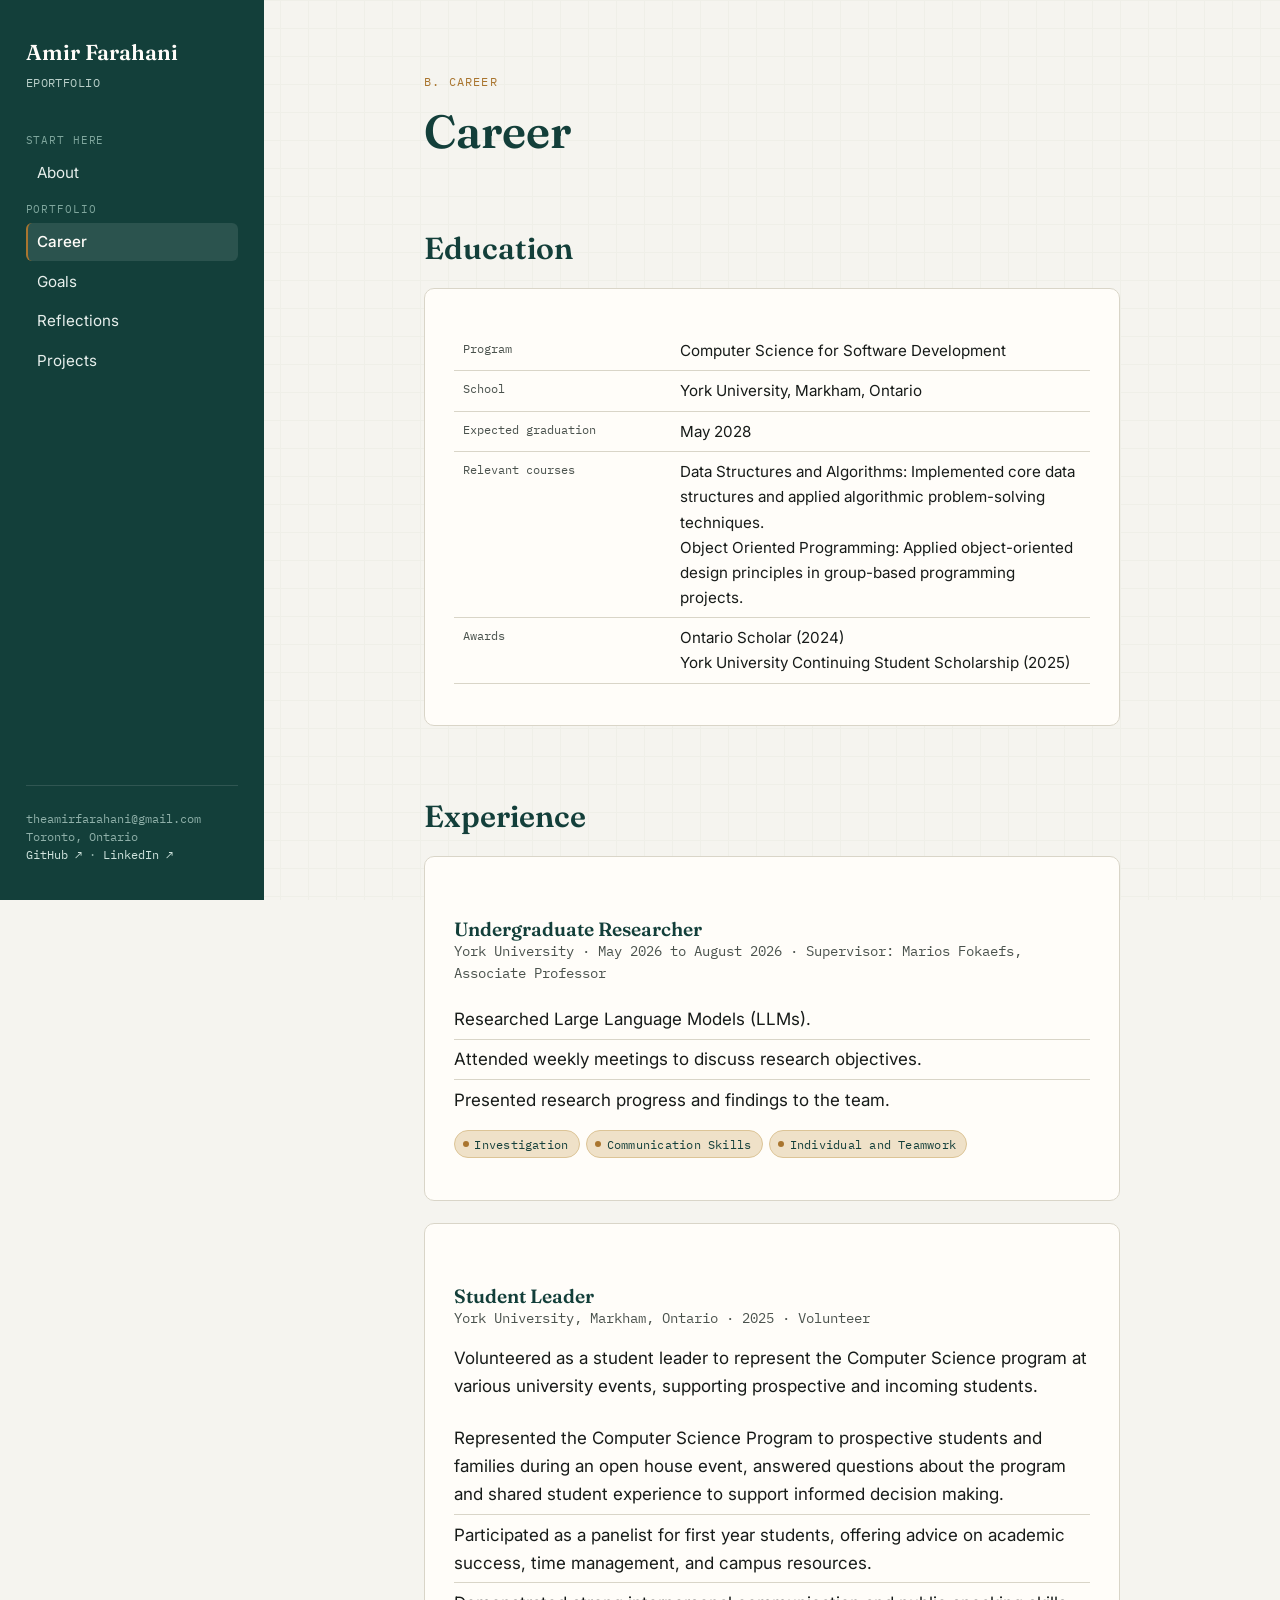
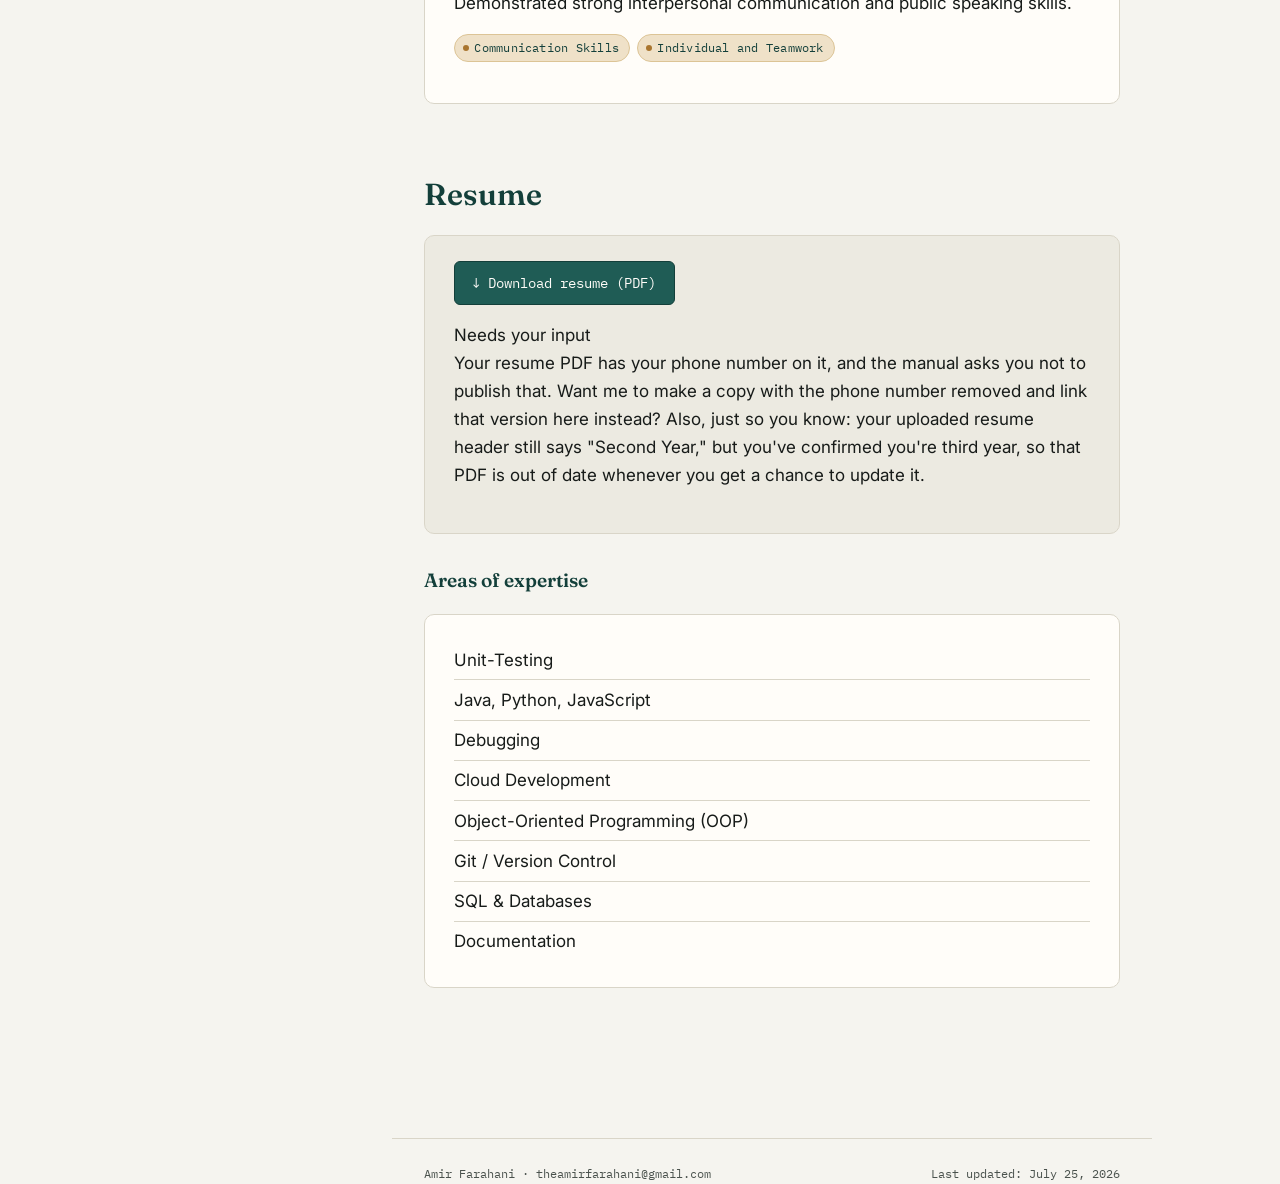
==== commit a93f128c: "Add files via upload" ====
--- a/career.html
+++ b/career.html
@@ -8,7 +8,7 @@
 </head>
 <body>
 <div class="shell">
- 
+
   <aside class="sidebar">
     <div style="display:flex; align-items:center; justify-content:space-between; width:100%;">
       <div>
@@ -31,16 +31,16 @@
     <div class="sidebar-footer">
       theamirfarahani@gmail.com<br>
       Toronto, Ontario<br>
-      <a href="https://github.com/" target="_blank" rel="noopener">GitHub ↗</a> ·
-      <a href="#" target="_blank" rel="noopener">LinkedIn ↗</a>
+      <a href="https://github.com/TheOnlyAmirFarahani" target="_blank" rel="noopener">GitHub ↗</a> ·
+      <a href="https://www.linkedin.com/in/amir-farahani-758118280/" target="_blank" rel="noopener">LinkedIn ↗</a>
     </div>
   </aside>
- 
+
   <main>
     <div class="page">
       <span class="eyebrow">B. Career</span>
       <h1>Career</h1>
- 
+
       <h2>Education</h2>
       <div class="card">
         <table class="meta-table">
@@ -51,9 +51,9 @@
           <tr><td>Awards</td><td>Ontario Scholar (2024)<br>York University Continuing Student Scholarship (2025)</td></tr>
         </table>
       </div>
- 
+
       <h2>Experience</h2>
- 
+
       <div class="card">
         <h3>Undergraduate Researcher</h3>
         <p style="color:var(--ink-soft); font-family:var(--font-mono); font-size:0.85rem; margin-top:-0.6rem;">York University · May 2026 to August 2026 · Supervisor: Marios Fokaefs, Associate Professor</p>
@@ -68,7 +68,7 @@
           <span class="tag">Individual and Teamwork</span>
         </div>
       </div>
- 
+
       <div class="card">
         <h3>Student Leader</h3>
         <p style="color:var(--ink-soft); font-family:var(--font-mono); font-size:0.85rem; margin-top:-0.6rem;">York University, Markham, Ontario · 2025 · Volunteer</p>
@@ -83,15 +83,16 @@
           <span class="tag">Individual and Teamwork</span>
         </div>
       </div>
- 
+
       <h2>Resume</h2>
       <div class="card card-alt">
         <a class="btn" href="assets/Amir_Farahani_Resume.pdf" target="_blank" rel="noopener">↓ Download resume (PDF)</a>
         <div class="todo-box" style="margin-top:1rem;">
-  
+          <span class="todo-label">Needs your input</span>
+          <p>Your resume PDF has your phone number on it, and the manual asks you not to publish that. Want me to make a copy with the phone number removed and link that version here instead? Also, just so you know: your uploaded resume header still says "Second Year," but you've confirmed you're third year, so that PDF is out of date whenever you get a chance to update it.</p>
         </div>
       </div>
- 
+
       <h3>Areas of expertise</h3>
       <div class="card">
         <ul class="pill-list">
@@ -106,7 +107,7 @@
         </ul>
       </div>
     </div>
- 
+
     <footer class="page-footer">
       <span>Amir Farahani · theamirfarahani@gmail.com</span>
       <span>Last updated: July 25, 2026</span>
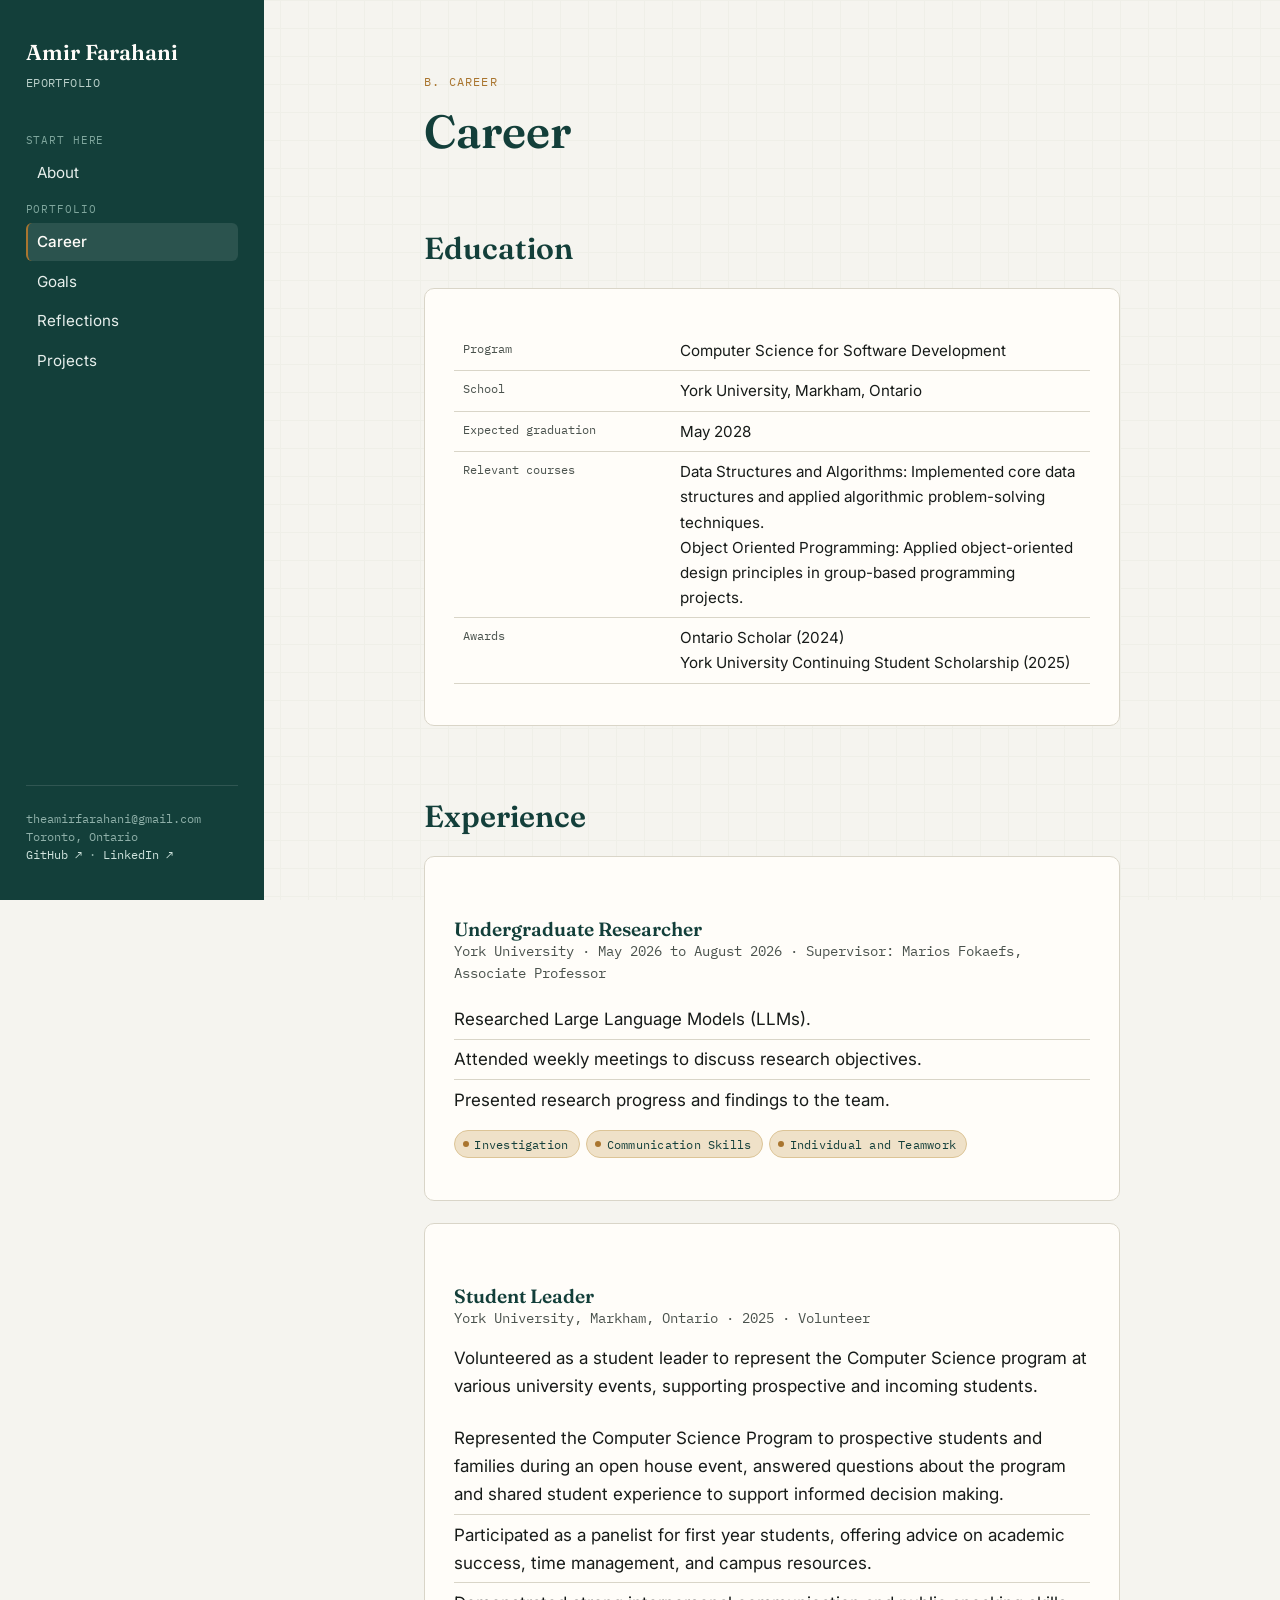
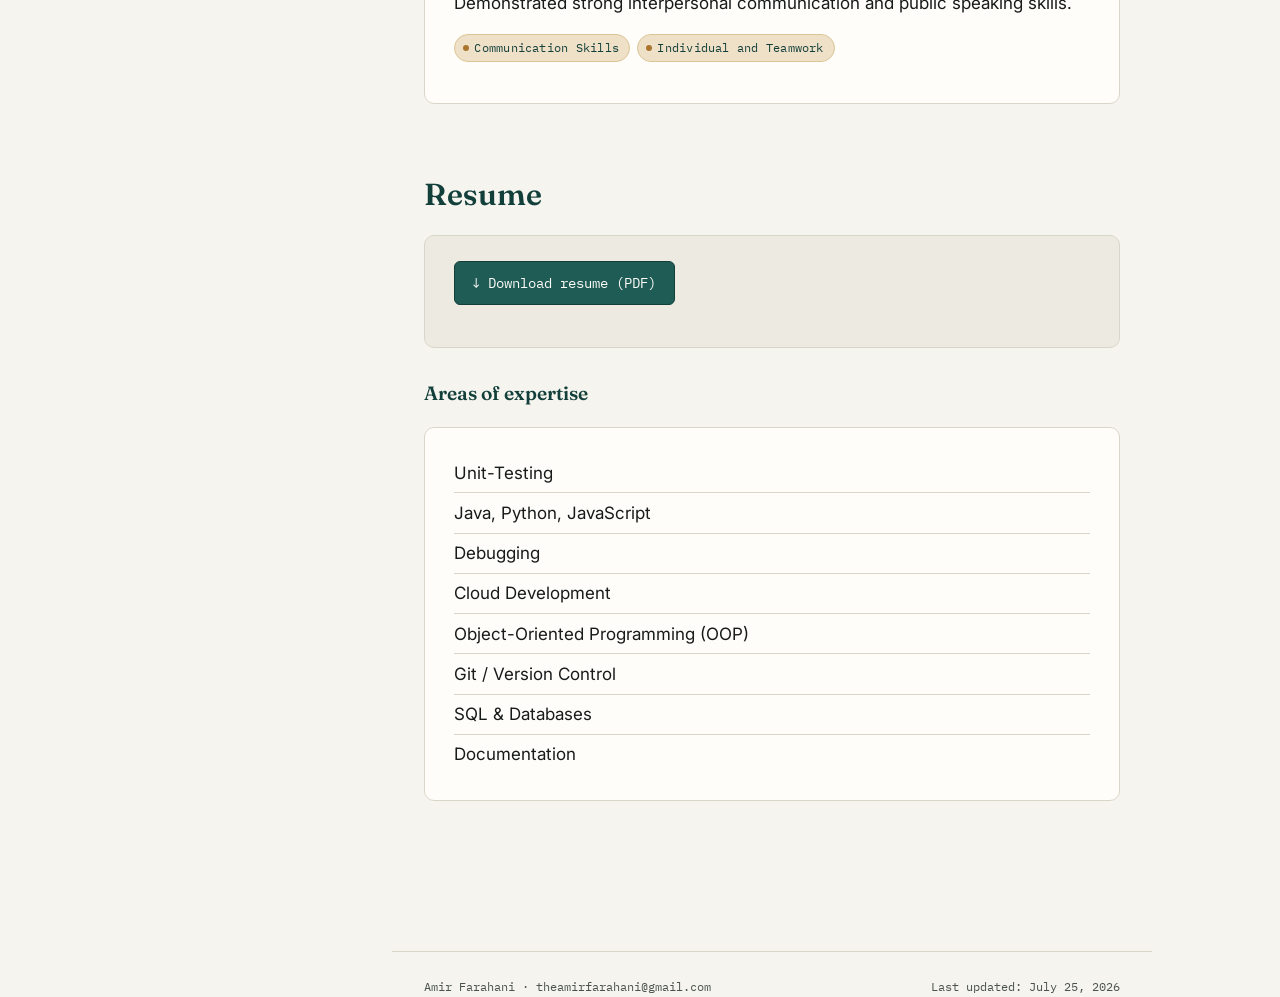
==== commit efd0cba7: "Remove input request for resume update Removed outdated resume input request and note." ====
--- a/career.html
+++ b/career.html
@@ -88,8 +88,6 @@
       <div class="card card-alt">
         <a class="btn" href="assets/Amir_Farahani_Resume.pdf" target="_blank" rel="noopener">↓ Download resume (PDF)</a>
         <div class="todo-box" style="margin-top:1rem;">
-          <span class="todo-label">Needs your input</span>
-          <p>Your resume PDF has your phone number on it, and the manual asks you not to publish that. Want me to make a copy with the phone number removed and link that version here instead? Also, just so you know: your uploaded resume header still says "Second Year," but you've confirmed you're third year, so that PDF is out of date whenever you get a chance to update it.</p>
         </div>
       </div>
 
